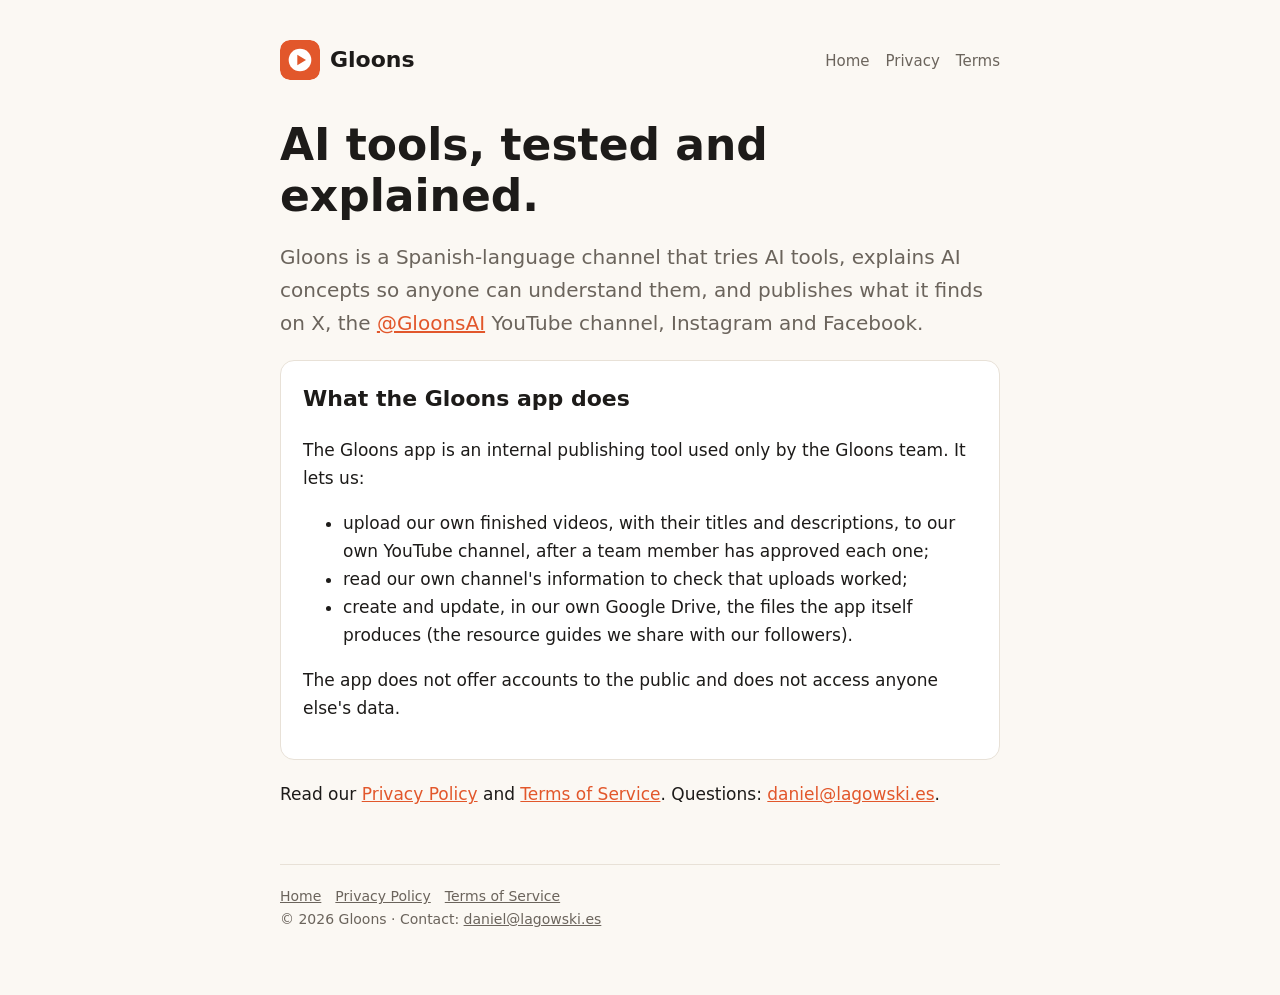
==== index.html @ 2d273062 "Gloons site: home, privacy policy and terms (for the Google OAuth app) Co-Authored-By: Claude Opus 5" ====
<!doctype html><html lang="en"><head><meta charset="utf-8"><meta name="viewport" content="width=device-width,initial-scale=1"><title>Gloons - AI tools, tested and explained</title><meta name="description" content="Gloons tests AI tools and explains them in Spanish, on X, YouTube, Instagram and Facebook."><link rel="icon" href="/logo.svg"><link rel="stylesheet" href="/style.css"></head><body><div class="wrap"><header><a class="brand" href="/"><img src="/logo.svg" alt="Gloons logo">Gloons</a><nav><a href="/">Home</a><a href="/privacy.html">Privacy</a><a href="/terms.html">Terms</a></nav></header>
<h1>AI tools, tested and explained.</h1>
<p class="lead">Gloons is a Spanish-language channel that tries AI tools, explains AI concepts so anyone can understand them, and publishes what it finds on X, the <a href="https://www.youtube.com/@GloonsAI">@GloonsAI</a> YouTube channel, Instagram and Facebook.</p>
<div class="card"><h2 style="margin-top:0">What the Gloons app does</h2>
<p>The Gloons app is an internal publishing tool used only by the Gloons team. It lets us:</p>
<ul><li>upload our own finished videos, with their titles and descriptions, to our own YouTube channel, after a team member has approved each one;</li><li>read our own channel's information to check that uploads worked;</li><li>create and update, in our own Google Drive, the files the app itself produces (the resource guides we share with our followers).</li></ul>
<p>The app does not offer accounts to the public and does not access anyone else's data.</p></div>
<p>Read our <a href="/privacy.html">Privacy Policy</a> and <a href="/terms.html">Terms of Service</a>. Questions: <a href="mailto:daniel@lagowski.es">daniel@lagowski.es</a>.</p>
<footer><a href="/">Home</a><a href="/privacy.html">Privacy Policy</a><a href="/terms.html">Terms of Service</a><br>&copy; 2026 Gloons &middot; Contact: <a href="mailto:daniel@lagowski.es">daniel@lagowski.es</a></footer></div></body></html>
---- style.css ----
:root{--bg:#fbf8f3;--fg:#1d1b19;--muted:#6b645c;--accent:#e2572b;--card:#fff;--line:#e8e1d7}
@media (prefers-color-scheme:dark){:root{--bg:#161412;--fg:#f1ece6;--muted:#a79f95;--accent:#ff7a4d;--card:#1f1c19;--line:#2e2a26}}
*{box-sizing:border-box}body{margin:0;background:var(--bg);color:var(--fg);font:17px/1.65 system-ui,-apple-system,"Segoe UI",Roboto,sans-serif}
.wrap{max-width:760px;margin:0 auto;padding:40px 20px 64px}
header{display:flex;align-items:center;justify-content:space-between;gap:16px;flex-wrap:wrap;margin-bottom:40px}
.brand{display:flex;align-items:center;gap:10px;font-weight:800;font-size:22px;color:var(--fg);text-decoration:none}
.brand img{width:40px;height:40px;border-radius:10px}
nav a{color:var(--muted);text-decoration:none;margin-left:16px;font-size:15px}nav a:hover{color:var(--accent)}
h1{font-size:clamp(30px,6vw,44px);line-height:1.15;margin:0 0 12px}h2{margin-top:36px;font-size:22px}
.lead{font-size:20px;color:var(--muted)}a{color:var(--accent)}
.card{background:var(--card);border:1px solid var(--line);border-radius:14px;padding:20px 22px;margin:20px 0}
footer{margin-top:56px;padding-top:20px;border-top:1px solid var(--line);color:var(--muted);font-size:14px}
footer a{color:var(--muted);margin-right:14px}
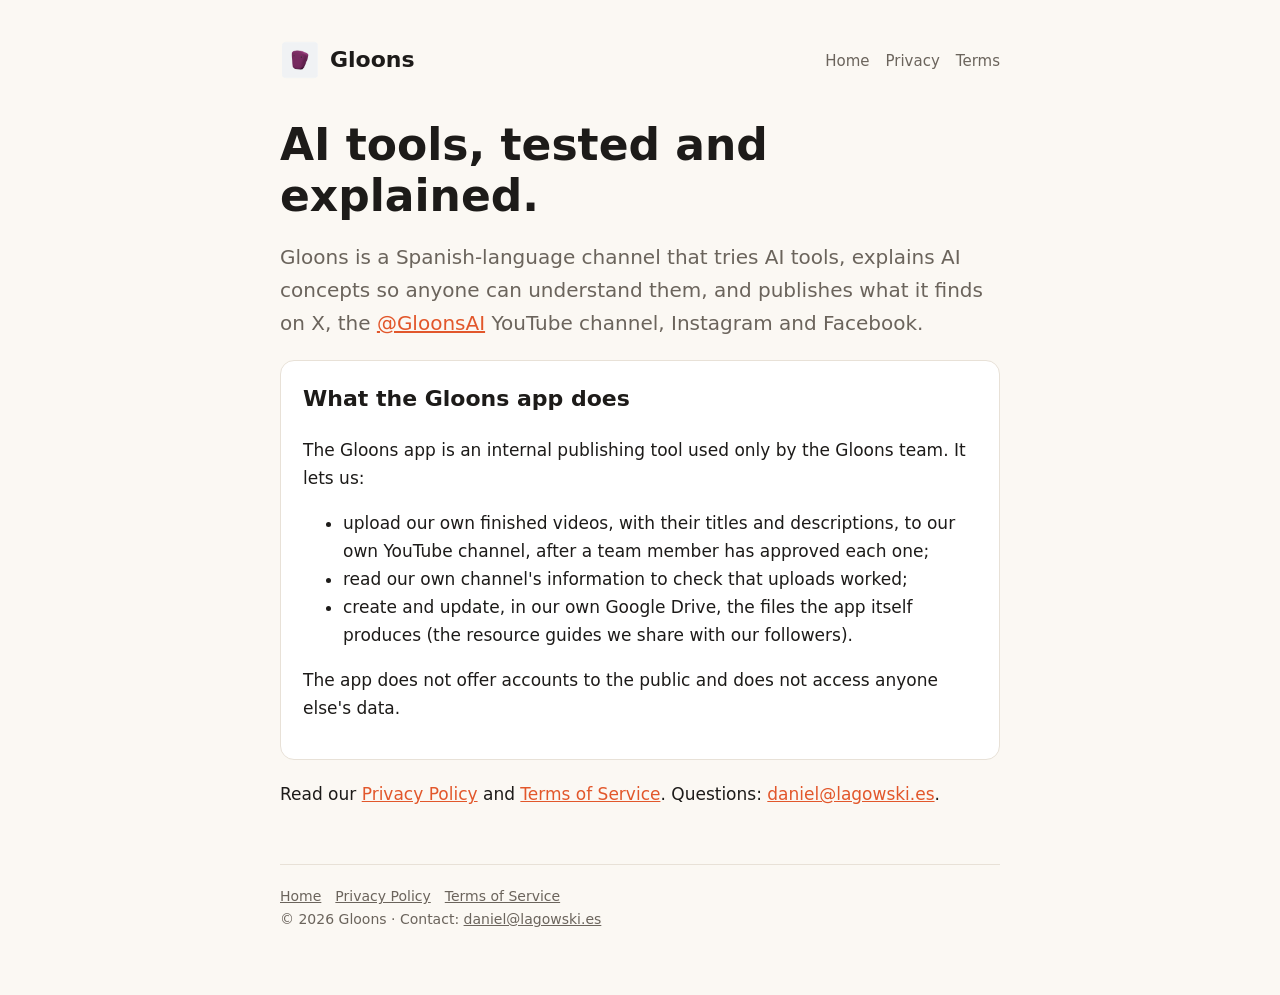
==== commit fe424354: "Logo: the purple Gloons character (same as the TikTok profile and app icon) replaces the placeholder" ====
--- a/index.html
+++ b/index.html
@@ -1,9 +1,9 @@
-<!doctype html><html lang="en"><head><meta charset="utf-8"><meta name="viewport" content="width=device-width,initial-scale=1"><title>Gloons - AI tools, tested and explained</title><meta name="description" content="Gloons tests AI tools and explains them in Spanish, on X, YouTube, Instagram and Facebook."><link rel="icon" href="/logo.svg"><link rel="stylesheet" href="/style.css"></head><body><div class="wrap"><header><a class="brand" href="/"><img src="/logo.svg" alt="Gloons logo">Gloons</a><nav><a href="/">Home</a><a href="/privacy.html">Privacy</a><a href="/terms.html">Terms</a></nav></header>
+<!doctype html><html lang="en"><head><meta charset="utf-8"><meta name="viewport" content="width=device-width,initial-scale=1"><title>Gloons - AI tools, tested and explained</title><meta name="description" content="Gloons tests AI tools and explains them in Spanish, on X, YouTube, Instagram and Facebook."><link rel="icon" href="favicon.png"><link rel="stylesheet" href="style.css"></head><body><div class="wrap"><header><a class="brand" href="./"><img src="logo.png" alt="Gloons logo">Gloons</a><nav><a href="./">Home</a><a href="privacy.html">Privacy</a><a href="terms.html">Terms</a></nav></header>
 <h1>AI tools, tested and explained.</h1>
 <p class="lead">Gloons is a Spanish-language channel that tries AI tools, explains AI concepts so anyone can understand them, and publishes what it finds on X, the <a href="https://www.youtube.com/@GloonsAI">@GloonsAI</a> YouTube channel, Instagram and Facebook.</p>
 <div class="card"><h2 style="margin-top:0">What the Gloons app does</h2>
 <p>The Gloons app is an internal publishing tool used only by the Gloons team. It lets us:</p>
 <ul><li>upload our own finished videos, with their titles and descriptions, to our own YouTube channel, after a team member has approved each one;</li><li>read our own channel's information to check that uploads worked;</li><li>create and update, in our own Google Drive, the files the app itself produces (the resource guides we share with our followers).</li></ul>
 <p>The app does not offer accounts to the public and does not access anyone else's data.</p></div>
-<p>Read our <a href="/privacy.html">Privacy Policy</a> and <a href="/terms.html">Terms of Service</a>. Questions: <a href="mailto:daniel@lagowski.es">daniel@lagowski.es</a>.</p>
-<footer><a href="/">Home</a><a href="/privacy.html">Privacy Policy</a><a href="/terms.html">Terms of Service</a><br>&copy; 2026 Gloons &middot; Contact: <a href="mailto:daniel@lagowski.es">daniel@lagowski.es</a></footer></div></body></html>
+<p>Read our <a href="privacy.html">Privacy Policy</a> and <a href="terms.html">Terms of Service</a>. Questions: <a href="mailto:daniel@lagowski.es">daniel@lagowski.es</a>.</p>
+<footer><a href="./">Home</a><a href="privacy.html">Privacy Policy</a><a href="terms.html">Terms of Service</a><br>&copy; 2026 Gloons &middot; Contact: <a href="mailto:daniel@lagowski.es">daniel@lagowski.es</a></footer></div></body></html>
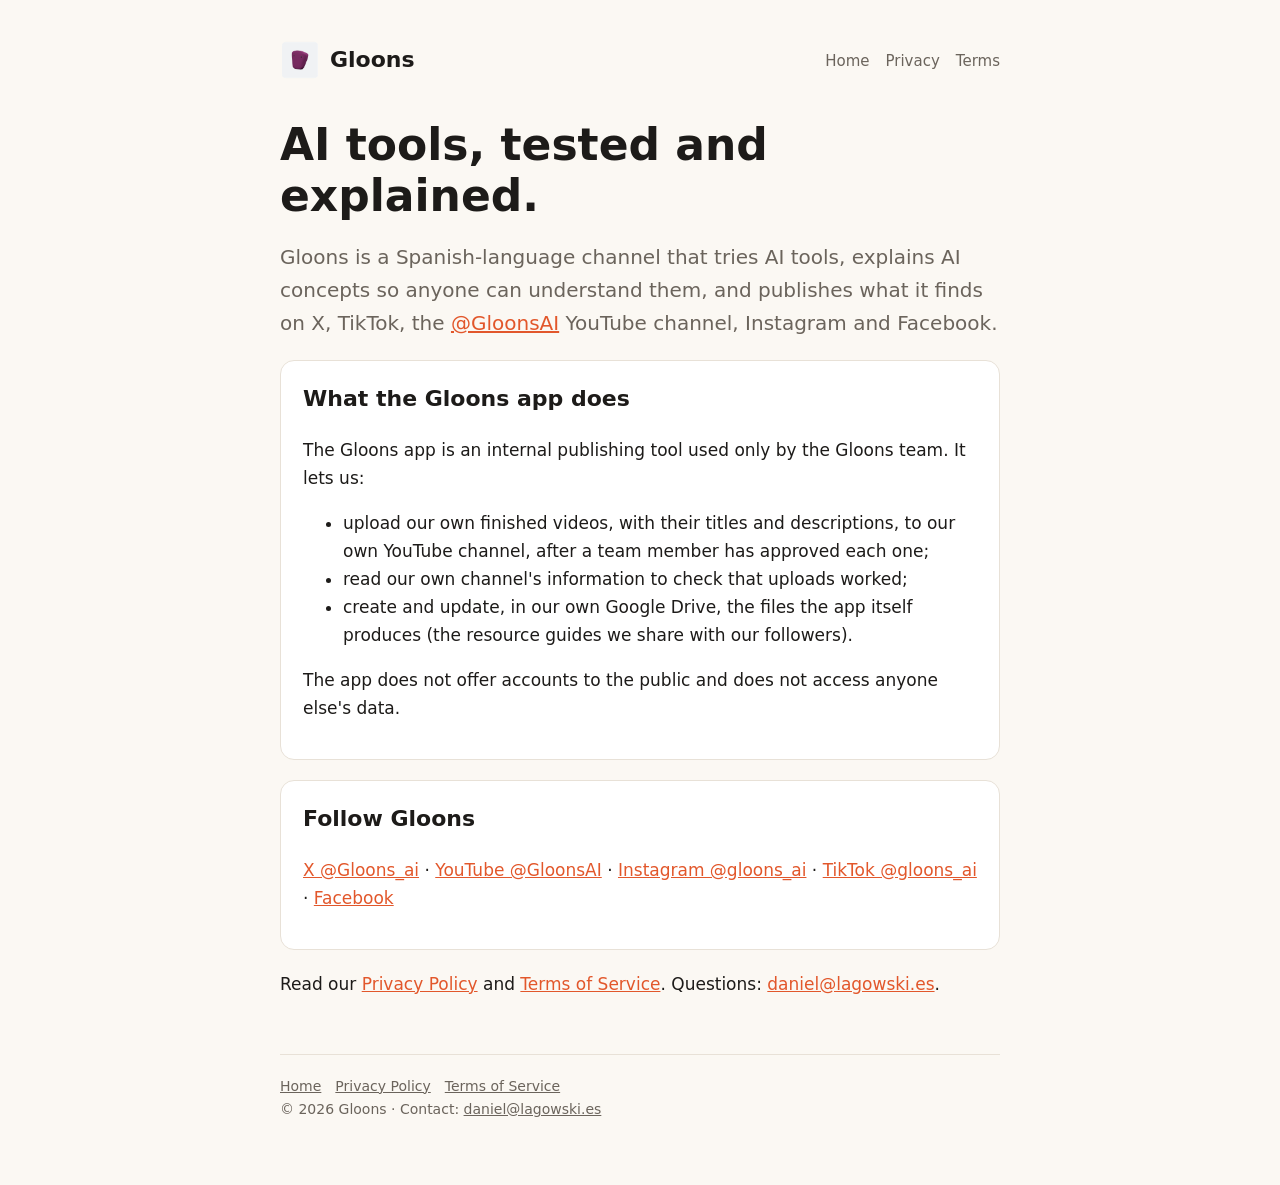
==== commit 3e996a5e: "site: links to the five Gloons profiles (audit 2026-10-03)" ====
--- a/index.html
+++ b/index.html
@@ -1,9 +1,10 @@
-<!doctype html><html lang="en"><head><meta charset="utf-8"><meta name="viewport" content="width=device-width,initial-scale=1"><title>Gloons - AI tools, tested and explained</title><meta name="description" content="Gloons tests AI tools and explains them in Spanish, on X, YouTube, Instagram and Facebook."><link rel="icon" href="favicon.png"><link rel="stylesheet" href="style.css"></head><body><div class="wrap"><header><a class="brand" href="./"><img src="logo.png" alt="Gloons logo">Gloons</a><nav><a href="./">Home</a><a href="privacy.html">Privacy</a><a href="terms.html">Terms</a></nav></header>
+<!doctype html><html lang="en"><head><meta charset="utf-8"><meta name="viewport" content="width=device-width,initial-scale=1"><title>Gloons - AI tools, tested and explained</title><meta name="description" content="Gloons tests AI tools and explains them in Spanish, on X, YouTube, Instagram, TikTok and Facebook."><link rel="icon" href="favicon.png"><link rel="stylesheet" href="style.css"></head><body><div class="wrap"><header><a class="brand" href="./"><img src="logo.png" alt="Gloons logo">Gloons</a><nav><a href="./">Home</a><a href="privacy.html">Privacy</a><a href="terms.html">Terms</a></nav></header>
 <h1>AI tools, tested and explained.</h1>
-<p class="lead">Gloons is a Spanish-language channel that tries AI tools, explains AI concepts so anyone can understand them, and publishes what it finds on X, the <a href="https://www.youtube.com/@GloonsAI">@GloonsAI</a> YouTube channel, Instagram and Facebook.</p>
+<p class="lead">Gloons is a Spanish-language channel that tries AI tools, explains AI concepts so anyone can understand them, and publishes what it finds on X, TikTok, the <a href="https://www.youtube.com/@GloonsAI">@GloonsAI</a> YouTube channel, Instagram and Facebook.</p>
 <div class="card"><h2 style="margin-top:0">What the Gloons app does</h2>
 <p>The Gloons app is an internal publishing tool used only by the Gloons team. It lets us:</p>
 <ul><li>upload our own finished videos, with their titles and descriptions, to our own YouTube channel, after a team member has approved each one;</li><li>read our own channel's information to check that uploads worked;</li><li>create and update, in our own Google Drive, the files the app itself produces (the resource guides we share with our followers).</li></ul>
 <p>The app does not offer accounts to the public and does not access anyone else's data.</p></div>
+<div class="card"><h2 style="margin-top:0">Follow Gloons</h2><p><a href="https://x.com/Gloons_ai">X @Gloons_ai</a> &middot; <a href="https://www.youtube.com/@GloonsAI">YouTube @GloonsAI</a> &middot; <a href="https://www.instagram.com/gloons_ai/">Instagram @gloons_ai</a> &middot; <a href="https://www.tiktok.com/@gloons_ai">TikTok @gloons_ai</a> &middot; <a href="https://www.facebook.com/profile.php?id=461902733679475">Facebook</a></p></div>
 <p>Read our <a href="privacy.html">Privacy Policy</a> and <a href="terms.html">Terms of Service</a>. Questions: <a href="mailto:daniel@lagowski.es">daniel@lagowski.es</a>.</p>
 <footer><a href="./">Home</a><a href="privacy.html">Privacy Policy</a><a href="terms.html">Terms of Service</a><br>&copy; 2026 Gloons &middot; Contact: <a href="mailto:daniel@lagowski.es">daniel@lagowski.es</a></footer></div></body></html>
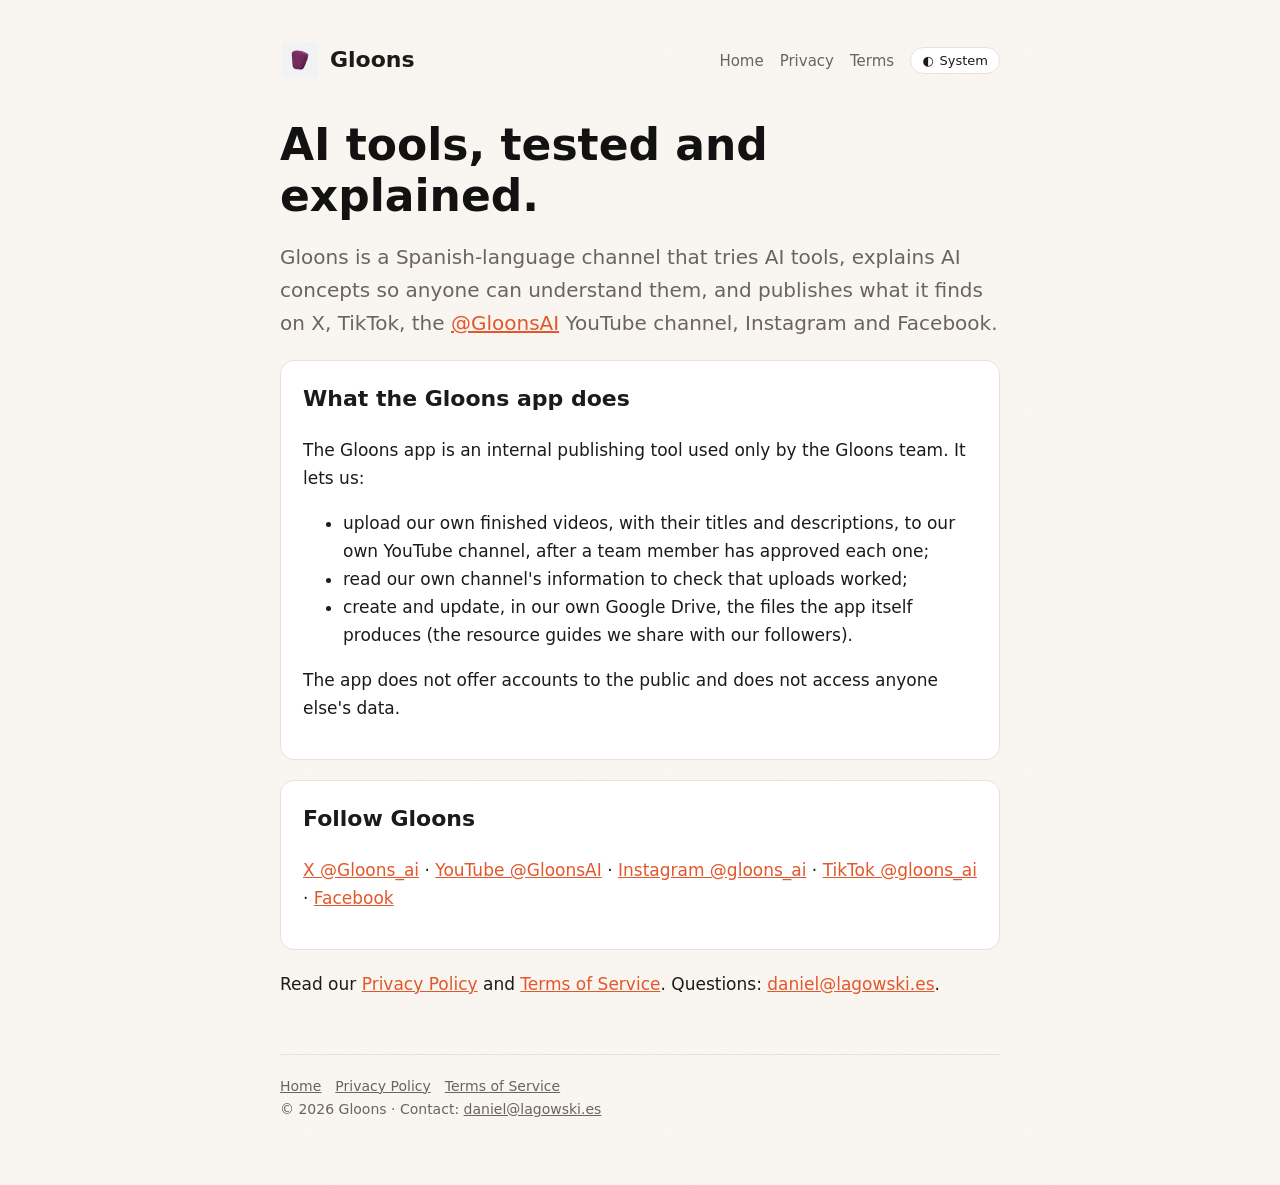
==== commit 2e3d2e69: "feat: light/dark/system theme switch with grain and blend-mode hero (#1) Dark token set under :root[" ====
--- a/index.html
+++ b/index.html
@@ -1,4 +1,4 @@
-<!doctype html><html lang="en"><head><meta charset="utf-8"><meta name="viewport" content="width=device-width,initial-scale=1"><title>Gloons - AI tools, tested and explained</title><meta name="description" content="Gloons tests AI tools and explains them in Spanish, on X, YouTube, Instagram, TikTok and Facebook."><link rel="icon" href="favicon.png"><link rel="stylesheet" href="style.css"></head><body><div class="wrap"><header><a class="brand" href="./"><img src="logo.png" alt="Gloons logo">Gloons</a><nav><a href="./">Home</a><a href="privacy.html">Privacy</a><a href="terms.html">Terms</a></nav></header>
+<!doctype html><html lang="en"><head><meta charset="utf-8"><meta name="viewport" content="width=device-width,initial-scale=1"><title>Gloons - AI tools, tested and explained</title><meta name="description" content="Gloons tests AI tools and explains them in Spanish, on X, YouTube, Instagram, TikTok and Facebook."><link rel="icon" href="favicon.png"><script>(function(){try{var t=localStorage.getItem("theme");if(t==="light"||t==="dark")document.documentElement.setAttribute("data-theme",t)}catch(e){}})()</script><link rel="stylesheet" href="style.css"></head><body><div class="wrap"><header><a class="brand" href="./"><img src="logo.png" alt="Gloons logo">Gloons</a><nav><a href="./">Home</a><a href="privacy.html">Privacy</a><a href="terms.html">Terms</a></nav><button class="theme-toggle" type="button" aria-label="Theme: system"><span aria-hidden="true">&#9680;</span></button></header>
 <h1>AI tools, tested and explained.</h1>
 <p class="lead">Gloons is a Spanish-language channel that tries AI tools, explains AI concepts so anyone can understand them, and publishes what it finds on X, TikTok, the <a href="https://www.youtube.com/@GloonsAI">@GloonsAI</a> YouTube channel, Instagram and Facebook.</p>
 <div class="card"><h2 style="margin-top:0">What the Gloons app does</h2>
@@ -7,4 +7,4 @@
 <p>The app does not offer accounts to the public and does not access anyone else's data.</p></div>
 <div class="card"><h2 style="margin-top:0">Follow Gloons</h2><p><a href="https://x.com/Gloons_ai">X @Gloons_ai</a> &middot; <a href="https://www.youtube.com/@GloonsAI">YouTube @GloonsAI</a> &middot; <a href="https://www.instagram.com/gloons_ai/">Instagram @gloons_ai</a> &middot; <a href="https://www.tiktok.com/@gloons_ai">TikTok @gloons_ai</a> &middot; <a href="https://www.facebook.com/profile.php?id=461902733679475">Facebook</a></p></div>
 <p>Read our <a href="privacy.html">Privacy Policy</a> and <a href="terms.html">Terms of Service</a>. Questions: <a href="mailto:daniel@lagowski.es">daniel@lagowski.es</a>.</p>
-<footer><a href="./">Home</a><a href="privacy.html">Privacy Policy</a><a href="terms.html">Terms of Service</a><br>&copy; 2026 Gloons &middot; Contact: <a href="mailto:daniel@lagowski.es">daniel@lagowski.es</a></footer></div></body></html>
+<footer><a href="./">Home</a><a href="privacy.html">Privacy Policy</a><a href="terms.html">Terms of Service</a><br>&copy; 2026 Gloons &middot; Contact: <a href="mailto:daniel@lagowski.es">daniel@lagowski.es</a></footer></div><script src="theme.js" defer></script></body></html>
--- a/style.css
+++ b/style.css
@@ -1,13 +1,24 @@
-:root{--bg:#fbf8f3;--fg:#1d1b19;--muted:#6b645c;--accent:#e2572b;--card:#fff;--line:#e8e1d7}
-@media (prefers-color-scheme:dark){:root{--bg:#161412;--fg:#f1ece6;--muted:#a79f95;--accent:#ff7a4d;--card:#1f1c19;--line:#2e2a26}}
-*{box-sizing:border-box}body{margin:0;background:var(--bg);color:var(--fg);font:17px/1.65 system-ui,-apple-system,"Segoe UI",Roboto,sans-serif}
+:root{--bg:#fbf8f3;--fg:#1d1b19;--muted:#6b645c;--accent:#e2572b;--card:#fff;--line:#e8e1d7;--hero-ink:#e6e4df;--wipe:rgba(226,87,43,.22);--grain:url("data:image/svg+xml,%3Csvg xmlns='http://www.w3.org/2000/svg' width='180' height='180'%3E%3Cfilter id='n'%3E%3CfeTurbulence type='fractalNoise' baseFrequency='.9' numOctaves='3' stitchTiles='stitch'/%3E%3CfeColorMatrix values='0 0 0 0 .5 0 0 0 0 .5 0 0 0 0 .5 0 0 0 .07 0'/%3E%3C/filter%3E%3Crect width='100%25' height='100%25' filter='url(%23n)'/%3E%3C/svg%3E")}
+:root[data-theme="dark"]{--bg:#141317;--fg:#e6e4df;--muted:#a9a6a0;--accent:#e2572b;--card:#1c1b20;--line:#2c2a31}
+@media (prefers-color-scheme:dark){:root:not([data-theme="light"]){--bg:#141317;--fg:#e6e4df;--muted:#a9a6a0;--accent:#e2572b;--card:#1c1b20;--line:#2c2a31}}
+*{box-sizing:border-box}html{background:var(--bg)}body{margin:0;min-height:100vh;isolation:isolate;background:var(--grain),var(--bg);color:var(--fg);font:17px/1.65 system-ui,-apple-system,"Segoe UI",Roboto,sans-serif}
 .wrap{max-width:760px;margin:0 auto;padding:40px 20px 64px}
-header{display:flex;align-items:center;justify-content:space-between;gap:16px;flex-wrap:wrap;margin-bottom:40px}
+header{display:flex;align-items:center;gap:16px;flex-wrap:wrap;margin-bottom:40px}
 .brand{display:flex;align-items:center;gap:10px;font-weight:800;font-size:22px;color:var(--fg);text-decoration:none}
 .brand img{width:40px;height:40px;border-radius:10px}
-nav a{color:var(--muted);text-decoration:none;margin-left:16px;font-size:15px}nav a:hover{color:var(--accent)}
+nav{margin-left:auto}nav a{color:var(--muted);text-decoration:none;margin-left:16px;font-size:15px}nav a:hover{color:var(--accent)}
+.theme-toggle{display:inline-flex;align-items:center;gap:6px;font:inherit;font-size:13px;line-height:1;color:var(--fg);background:var(--card);border:1px solid var(--line);border-radius:999px;padding:6px 11px;cursor:pointer}
+.theme-toggle:hover{border-color:var(--accent)}.theme-toggle:focus-visible{outline:2px solid var(--accent);outline-offset:2px}
+.theme-toggle::after{content:"System"}:root[data-theme="light"] .theme-toggle::after{content:"Light"}:root[data-theme="dark"] .theme-toggle::after{content:"Dark"}
 h1{font-size:clamp(30px,6vw,44px);line-height:1.15;margin:0 0 12px}h2{margin-top:36px;font-size:22px}
+@supports (mix-blend-mode:difference){h1{color:var(--hero-ink);mix-blend-mode:difference}}
 .lead{font-size:20px;color:var(--muted)}a{color:var(--accent)}
 .card{background:var(--card);border:1px solid var(--line);border-radius:14px;padding:20px 22px;margin:20px 0}
 footer{margin-top:56px;padding-top:20px;border-top:1px solid var(--line);color:var(--muted);font-size:14px}
 footer a{color:var(--muted);margin-right:14px}
+.theme-wipe{display:none}
+@media (prefers-reduced-motion:no-preference){
+.theme-switching,.theme-switching *{transition:background-color .25s ease,color .25s ease,border-color .25s ease}
+.theme-wipe{display:block;position:fixed;inset:0;z-index:10;pointer-events:none;background:linear-gradient(100deg,transparent 35%,var(--wipe) 50%,transparent 65%) no-repeat;background-size:300% 100%;animation:theme-wipe .25s ease-out forwards}
+@keyframes theme-wipe{from{background-position:100% 0}to{background-position:0 0}}
+}
